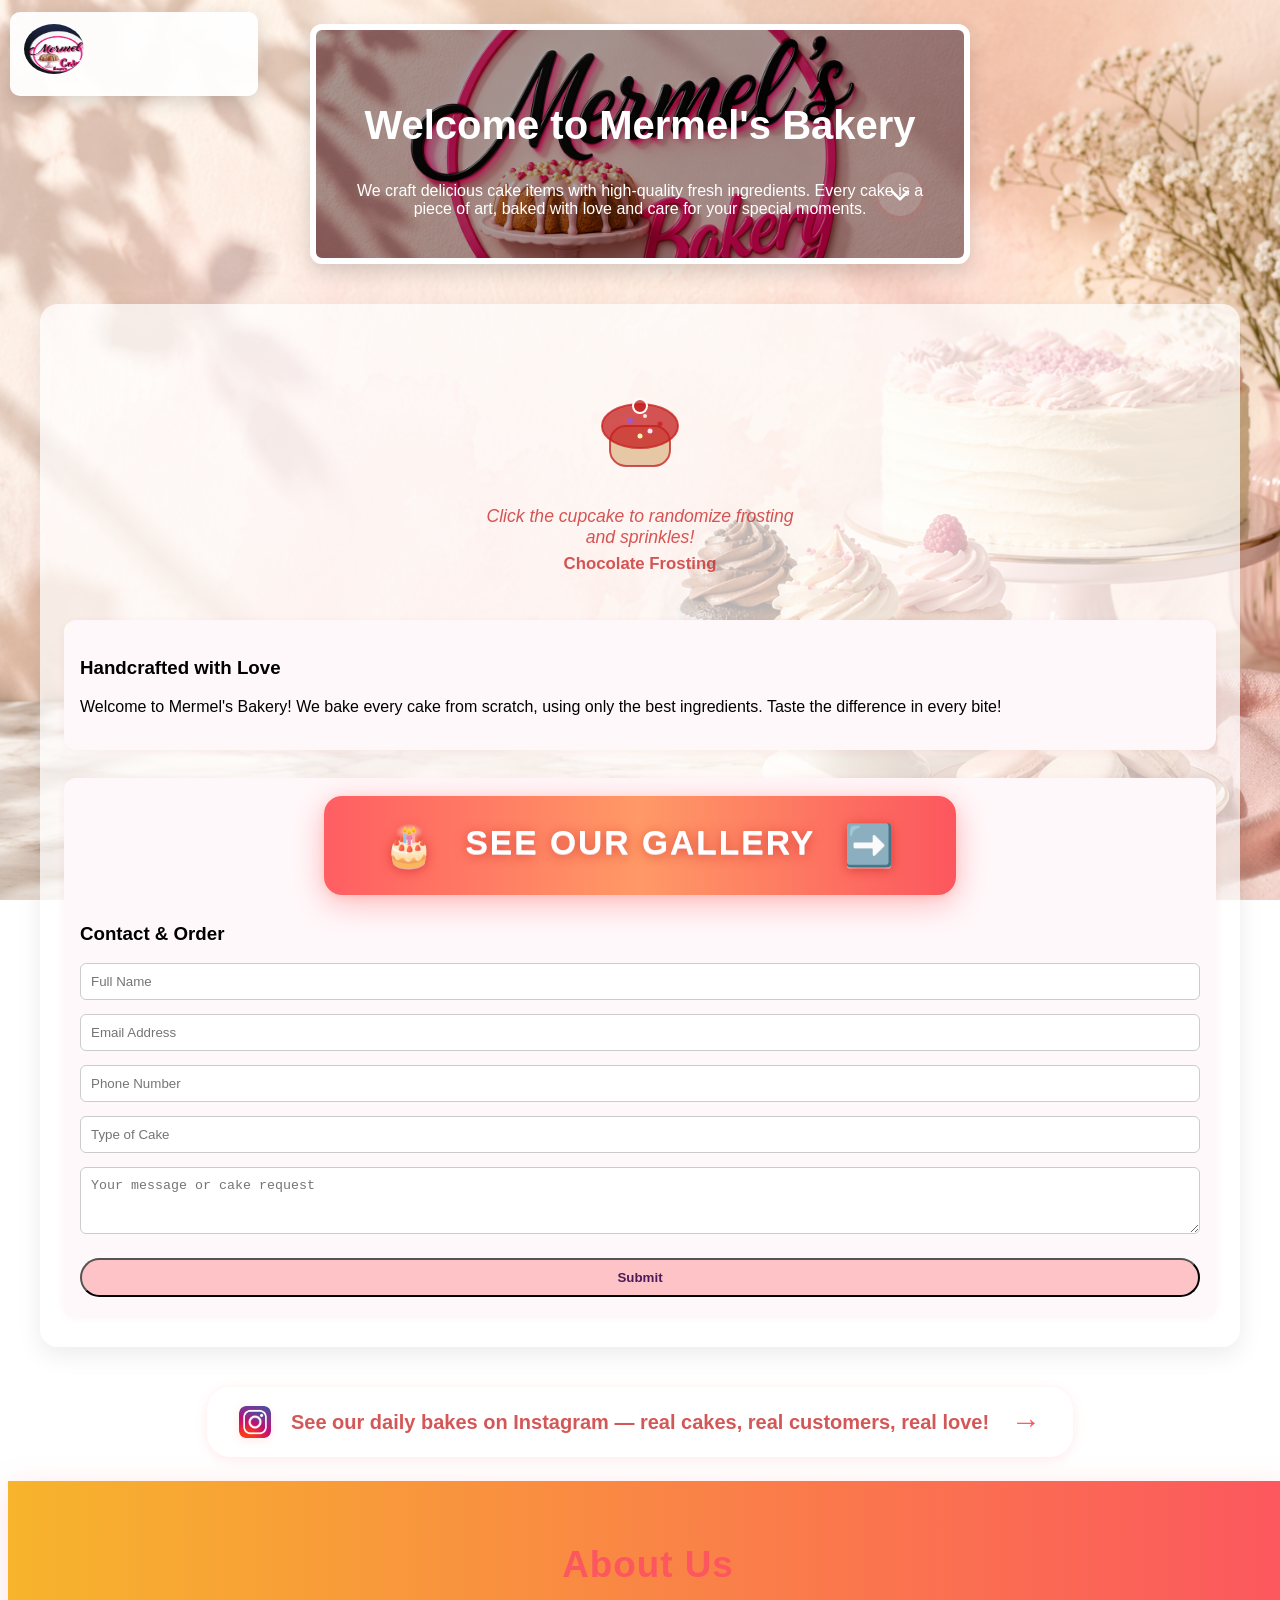
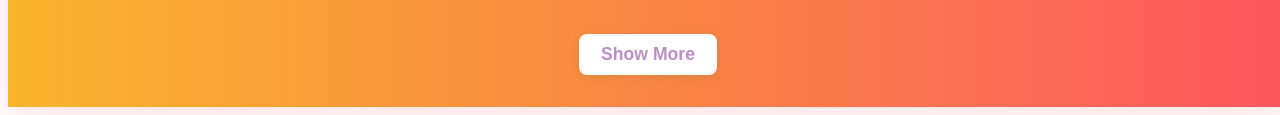
==== index.html @ 16f4c128 "first commit" ====
<!-- Main HTML document for Mermels Bakery website (simplified version) -->
<!DOCTYPE html>
<html lang="en">
<head>
    <meta charset="UTF-8">
    <meta name="viewport" content="width=device-width, initial-scale=1.0">
    <title>Mermels Bakery</title>
    <link rel="icon" type="image/png" href="merm.png">
    <link rel="stylesheet" href="style.css">
    <style>
                  nav {
                    transition: min-height 0.3s cubic-bezier(.4,0,.2,1), height 0.3s cubic-bezier(.4,0,.2,1), padding 0.3s cubic-bezier(.4,0,.2,1);
                    overflow: visible;
                  }
                  nav.nav-collapsed {
                    min-height: 60px !important;
                    height: 60px !important;
                    padding-bottom: 0 !important;
                    overflow: hidden !important;
                  }
                  nav.nav-collapsed #menu-links {
                    display: none !important;
                  }
            /* Arrow toggle button for mobile nav */
            .nav-arrow-toggle {
              display: none;
              position: absolute;
              left: 50%;
              top: 50%;
              transform: translate(-50%, -50%);
              background: #fff;
              border: 2px solid #e2e2e2;
              border-radius: 50%;
              width: 44px;
              height: 44px;
              box-shadow: 0 2px 8px rgba(0,0,0,0.10);
              z-index: 1200;
              justify-content: center;
              align-items: center;
              cursor: pointer;
              transition: background 0.2s;
            }
            .nav-arrow-toggle svg {
              width: 28px;
              height: 28px;
              display: block;
              margin: auto;
            }
            .nav-arrow-toggle:active {
              background: #f3f3f3;
            }
            @media (max-width: 700px) {
              .nav-arrow-toggle {
                display: flex !important;
              }
            }
      .alert {
        border-radius: 8px;
        padding: 15px;
        margin-bottom: 20px;
      }
      .alert-success {
        background-color: #d4edda;
        border: 1px solid #c3e6cb;
        color: #155724;
      }
      .alert-info {
        background-color: #d1ecf1;
        border: 1px solid #bee5eb;
        color: #0c5460;
      }

      /* --- Responsive Mobile Styles --- */
      @media (max-width: 700px) {
        nav {
          position: fixed !important;
          top: 0 !important;
          left: 0 !important;
          width: 100vw !important;
          z-index: 1000 !important;
          border-radius: 0 0 16px 16px !important;
          box-shadow: 0 4px 18px rgba(0,0,0,0.13) !important;
          padding: 10px 0 !important;
        }
        .main-content-wrapper {
          flex-direction: column !important;
          gap: 0 !important;
          max-width: 100vw !important;
          margin-top: 90px !important;
          padding: 0 2vw !important;
        }
        .right-info-panel {
          min-width: 0 !important;
          width: 100% !important;
          padding: 18px 4vw !important;
          border-radius: 0 !important;
          box-shadow: none !important;
        }
        .bakery-text-box, .video-container {
          border-radius: 0 !important;
          box-shadow: none !important;
          padding: 14px 2vw !important;
        }
        .insta-banner {
          margin-left: 0 !important;
          margin-right: 0 !important;
        }
        section[style*="background-image"] {
          max-width: 100vw !important;
          margin: 80px auto 0 auto !important;
          border-radius: 0 !important;
          padding: 24px 2vw 18px !important;
        }
        #menu-links {
          display: flex !important;
          flex-direction: column !important;
          gap: 10px !important;
          background: rgba(255,255,255,0.97) !important;
          position: static !important;
          box-shadow: none !important;
        }
        #menu-toggle {
          z-index: 1100 !important;
        }
      }
    </style>
</head>
<body style="background-image: url('background.png'); background-size: cover; background-attachment: fixed; background-position: center;">
  <!-- Navigation bar -->
  <nav style="position: absolute; top: 12px; left: 10px; width: auto; background: rgba(255, 255, 255, 0.95); padding: 12px 14px; border-radius: 10px; box-shadow: 0 6px 18px rgba(0,0,0,0.15); min-width: 220px; min-height: 60px;">
    <!-- Arrow toggle for mobile nav -->
    <button class="nav-arrow-toggle" id="navArrowToggle" aria-label="Toggle navigation">
      <svg id="arrowIcon" viewBox="0 0 32 32" fill="none" xmlns="http://www.w3.org/2000/svg">
        <path d="M8 12l8 8 8-8" stroke="#333" stroke-width="3" stroke-linecap="round" stroke-linejoin="round"/>
      </svg>
    </button>
    <div style="display: flex; align-items: center; gap: 12px;">
      <img src="IMG_20260417_170531.jpg" alt="Mermel's Bakery Logo" style="width: 60px; height: 50px; border-radius: 50%;">
      <button id="menu-toggle" onclick="toggleMenu()" style="display: flex; flex-direction: column; justify-content: space-between; width: 28px; height: 22px; background: transparent; border: none; padding: 0; cursor: pointer;">
        <span style="display: block; height: 3px; background: #333; border-radius: 2px;"></span>
        <span style="display: block; height: 3px; background: #333; border-radius: 2px;"></span>
        <span style="display: block; height: 3px; background: #333; border-radius: 2px;"></span>
      </button>
    </div>
    <div id="menu-links" style="display: none; margin-top: 12px; flex-direction: column; gap: 10px;">
      <a href="index.html#home" style="color: #c51c1cbd; text-decoration: none; font-weight: bold; display: block;">Home</a>
      <a href="gallery2.html" style="color: #8e3e3e; text-decoration: none; display: block;">Gallery</a>
      <a href="index.html#contact" style="color: #992e2e; text-decoration: none; display: block;">Contact</a>
    </div>
  </nav>
    <script>
      // Arrow toggle for mobile nav
      const navArrowToggle = document.getElementById('navArrowToggle');
      const menuLinks = document.getElementById('menu-links');
      const arrowIcon = document.getElementById('arrowIcon');
      let navOpen = false;
      function setArrowDir(open) {
        // Down arrow for open, up arrow for closed
        arrowIcon.innerHTML = open
          ? '<path d="M8 12l8 8 8-8" stroke="#333" stroke-width="3" stroke-linecap="round" stroke-linejoin="round"/>'
          : '<path d="M8 20l8-8 8 8" stroke="#333" stroke-width="3" stroke-linecap="round" stroke-linejoin="round"/>';
      }
      const nav = document.querySelector('nav');
      function toggleNavMenu() {
        navOpen = !navOpen;
        if (navOpen) {
          nav.classList.remove('nav-collapsed');
        } else {
          nav.classList.add('nav-collapsed');
        }
        setArrowDir(navOpen);
      }
      navArrowToggle.addEventListener('click', toggleNavMenu);
      // On mobile, start with nav open
      function handleResize() {
        if (window.innerWidth <= 700) {
          navArrowToggle.style.display = 'flex';
          if (navOpen) {
            nav.classList.remove('nav-collapsed');
          } else {
            nav.classList.add('nav-collapsed');
          }
        } else {
          navArrowToggle.style.display = 'none';
          nav.classList.remove('nav-collapsed');
          navOpen = true;
          setArrowDir(true);
        }
      }
      window.addEventListener('resize', handleResize);
      document.addEventListener('DOMContentLoaded', () => {
        navOpen = false;
        handleResize();
      });
    </script>
  <!-- Hero section -->
  <section style="background-image: url('head.png'); background-size: cover; background-position: center; border: 6px solid #ffffff; border-radius: 12px; padding: 40px 24px 24px; max-width: 600px; margin: 24px auto; box-shadow: 0 8px 20px rgba(0, 0, 0, 0.15); text-align: center; color: white; position: relative; overflow: hidden;">
    <div style="position: absolute; inset: 0; background: rgba(0, 0, 0, 0.35);"></div>
    <div style="position: relative; z-index: 1; display: flex; flex-direction: column; justify-content: space-between; min-height: 100%;">
      <h1 style="margin-bottom: 18px; font-size: 2.5rem;">Welcome to Mermel's Bakery</h1>
      <p>We craft delicious cake items with high-quality fresh ingredients. Every cake is a piece of art, baked with love and care for your special moments.</p>
      <!-- Animated Down Arrow (bottom right, smaller) -->
      <button id="scrollDownArrow" aria-label="Scroll down" style="position: absolute; right: 18px; bottom: 18px; background: rgba(255,255,255,0.13); border: none; outline: none; border-radius: 50%; padding: 6px; cursor: pointer; display: flex; flex-direction: column; align-items: center; box-shadow: 0 2px 8px #fc575e33; z-index: 2;">
        <svg width="32" height="32" viewBox="0 0 48 48" style="animation: bounceDown 1.2s infinite alternate;" fill="none" xmlns="http://www.w3.org/2000/svg">
          <path d="M12 20l12 12 12-12" stroke="#fff" stroke-width="4" stroke-linecap="round" stroke-linejoin="round"/>
        </svg>
      </button>
      <style>
        @keyframes bounceDown {
          0% { transform: translateY(0); }
          100% { transform: translateY(10px) scale(1.08); }
        }
        #scrollDownArrow:hover svg {
          filter: drop-shadow(0 0 8px #fc575e99);
          animation: bounceDown 0.5s infinite alternate;
        }
        #scrollDownArrow:active svg {
          filter: drop-shadow(0 0 16px #fc575e);
          transform: scale(1.12);
        }
        #scrollDownArrow {
          transition: background 0.2s, box-shadow 0.2s;
        }
        #scrollDownArrow:hover {
          background: rgba(252,87,94,0.18);
          box-shadow: 0 4px 16px #fc575e55;
        }
      </style>
    </div>
    <script>
      // Scroll down arrow interaction
      document.addEventListener('DOMContentLoaded', function() {
        var arrow = document.getElementById('scrollDownArrow');
        if (arrow) {
          arrow.addEventListener('click', function() {
            // Scroll to the order form
            var form = document.getElementById('order-form');
            if (form) {
              form.scrollIntoView({behavior: 'smooth'});
            }
          });
        }
      });
    </script>
  </section>
  <div class="main-content-wrapper" style="display: flex; flex-direction: row; gap: 36px; max-width: 1200px; margin: 40px auto 0 auto; padding: 0 18px; z-index: 1; position: relative;">
    <section class="right-info-panel" style="flex: 1; display: flex; flex-direction: column; gap: 28px; min-width: 320px; background: rgba(255,255,255,0.7); border-radius: 18px; padding: 32px 24px; box-shadow: 0 8px 24px rgba(0,0,0,0.08); align-items: stretch; justify-content: flex-start; margin: 0 auto;">
      <div class="video-container" style="width: 100%; display: flex; flex-direction: column; justify-content: center; align-items: center; margin-bottom: 18px;">
        <!-- Interactive Cupcake Builder -->
        <svg id="cupcake-svg" width="160" height="160" viewBox="0 0 160 160" style="cursor:pointer; margin-bottom: 10px;" xmlns="http://www.w3.org/2000/svg">
          <!-- Cupcake base -->
          <rect x="50" y="90" width="60" height="40" rx="16" fill="#e6c7a6" stroke="#c51c1cbd" stroke-width="2"/>
          <!-- Frosting -->
          <ellipse id="frosting" cx="80" cy="90" rx="38" ry="22" fill="#fc575e" stroke="#c51c1cbd" stroke-width="2"/>
          <!-- Sprinkles -->
          <circle id="sprinkle1" cx="70" cy="85" r="3" fill="#fffbe6"/>
          <circle id="sprinkle2" cx="90" cy="95" r="2.5" fill="#ffe0f7"/>
          <circle id="sprinkle3" cx="80" cy="100" r="2.5" fill="#c51c1cbd"/>
          <circle id="sprinkle4" cx="100" cy="88" r="2.5" fill="#f7e7e1"/>
          <circle id="sprinkle5" cx="85" cy="80" r="2" fill="#fc575e"/>
          <!-- Cherry -->
          <circle cx="80" cy="70" r="7" fill="#c51c1cbd" stroke="#fff" stroke-width="2"/>
        </svg>
        <div style="font-size: 1.1rem; color: #c51c1cbd; text-align: center; font-style: italic; max-width: 320px;">
          Click the cupcake to randomize frosting and sprinkles!
        </div>
      </div>
      <script>
        // Interactive cupcake builder
        (function() {
          const frostingColors = [
            {color: '#fc575e', label: 'Strawberry'},
            {color: '#f7e7e1', label: 'Vanilla'},
            {color: '#c51c1cbd', label: 'Chocolate'},
            {color: '#ffe0f7', label: 'Berry Cream'},
            {color: '#e6c7a6', label: 'Caramel'}
          ];
          const sprinkleColors = ['#fffbe6', '#ffe0f7', '#c51c1cbd', '#f7e7e1', '#fc575e', '#a259c5', '#fcf6b1', '#b2f7ef'];
          const frosting = document.getElementById('frosting');
          const sprinkles = [
            document.getElementById('sprinkle1'),
            document.getElementById('sprinkle2'),
            document.getElementById('sprinkle3'),
            document.getElementById('sprinkle4'),
            document.getElementById('sprinkle5')
          ];
          const svg = document.getElementById('cupcake-svg');
          let flavorText;
          function randomize() {
            // Frosting
            const idx = Math.floor(Math.random() * frostingColors.length);
            frosting.setAttribute('fill', frostingColors[idx].color);
            // Sprinkles
            sprinkles.forEach(s => {
              const c = sprinkleColors[Math.floor(Math.random() * sprinkleColors.length)];
              s.setAttribute('fill', c);
            });
            // Flavor label
            if (!flavorText) {
              flavorText = document.createElement('div');
              flavorText.style.fontSize = '1.05rem';
              flavorText.style.color = '#c51c1cbd';
              flavorText.style.marginTop = '6px';
              flavorText.style.fontWeight = 'bold';
              svg.parentNode.appendChild(flavorText);
            }
            flavorText.textContent = frostingColors[idx].label + ' Frosting';
          }
          svg.addEventListener('click', randomize);
          randomize();
        })();
      </script>
      <div class="bakery-text-box" style="background: #fff8fa; border-radius: 12px; padding: 18px 16px; box-shadow: 0 2px 8px rgba(197,28,28,0.06); margin-bottom: 0;">
        <h3>Handcrafted with Love</h3>
        <p>Welcome to Mermel's Bakery! We bake every cake from scratch, using only the best ingredients. Taste the difference in every bite!</p>
      </div>
      <!-- Submission Form with Gallery Button on Top -->
      <div class="bakery-text-box" style="background: #fff8fa; border-radius: 12px; padding: 18px 16px; box-shadow: 0 2px 8px rgba(197,28,28,0.06); margin-bottom: 0;">
        <div style="text-align: center; margin-bottom: 24px;">
          <a href="gallery2.html" class="cta-button gallery-attract" style="display: inline-block; padding: 26px 60px; font-size: 2.1rem; font-weight: bold; background: linear-gradient(90deg, #ff5e62 0%, #ff9966 50%, #fc575e 100%); color: #fff; border: none; border-radius: 18px; text-decoration: none; box-shadow: 0 8px 32px #fc575e66, 0 2px 8px #ff996633; letter-spacing: 2px; text-shadow: 0 2px 12px #c51c1c99, 0 1px 0 #fff; position: relative; overflow: hidden; transition: background 0.2s, transform 0.2s; animation: pulseGlow 1.5s infinite alternate;">
            <span style="font-size:2.5rem; vertical-align:middle; margin-right:18px;">🎂</span>
            SEE OUR GALLERY
            <span style="font-size:2.5rem; vertical-align:middle; margin-left:18px;">➡️</span>
          </a>
        </div>
        <h3>Contact & Order</h3>
        <form id="order-form" action="https://formsubmit.co/timsy3447@gmail.com" method="POST" style="display: flex; flex-direction: column; gap: 14px;">
          <input type="text" name="name" placeholder="Full Name" required style="padding: 10px; border-radius: 6px; border: 1px solid #ccc;">
          <input type="email" name="email" placeholder="Email Address" required style="padding: 10px; border-radius: 6px; border: 1px solid #ccc;">
          <input type="tel" name="phone" placeholder="Phone Number" required style="padding: 10px; border-radius: 6px; border: 1px solid #ccc;">
          <input type="text" name="cakeType" id="cakeType" placeholder="Type of Cake" style="padding: 10px; border-radius: 6px; border: 1px solid #ccc;" required>
          <textarea name="message" placeholder="Your message or cake request" rows="3" style="padding: 10px; border-radius: 6px; border: 1px solid #ccc;"></textarea>
          <input type="hidden" name="_captcha" value="true">
          <input type="hidden" name="_next" value="thankyou.html">
          <button type="submit" class="cta-button" style="margin-top: 10px;">Submit</button>
        </form>
      </div>
      <style>
        @keyframes pulseGlow {
          0% { box-shadow: 0 8px 32px #fc575e66, 0 2px 8px #ff996633; transform: scale(1); }
          100% { box-shadow: 0 0 64px 16px #ff996655, 0 2px 8px #fc575e99; transform: scale(1.04) rotate(-1deg); }
        }
        .gallery-attract:hover {
          background: linear-gradient(90deg, #fc575e 0%, #ff9966 100%);
          transform: scale(1.07) rotate(1deg);
          box-shadow: 0 16px 48px #fc575e99, 0 2px 8px #ff996633;
        }
      </style>
    </section>
  </div>
  <!-- Instagram Banner -->
  <div class="insta-banner" style="margin: 40px 0 0 0; display: flex; justify-content: center;">
    <a href="https://www.instagram.com/mermel_cake8/" target="_blank" rel="noopener" class="insta-banner-link" style="display: flex; align-items: center; gap: 10px; background: rgba(255,255,255,0.92); border-radius: 24px; box-shadow: 0 2px 12px #fc575e22; padding: 18px 32px; font-size: 1.25rem; color: #c51c1cbd; text-decoration: none; font-weight: 600; transition: background 0.2s, box-shadow 0.2s, color 0.2s;">
      <img src="insta.png" alt="Instagram" style="width: 32px; height: 32px; margin-right: 10px; border-radius: 7px; box-shadow: 0 2px 8px #fc575e22; background: #fff; object-fit: cover;">
      <span class="insta-text">See our daily bakes on <strong>Instagram</strong> &mdash; real cakes, real customers, real love!</span>
      <span class="insta-arrow" aria-hidden="true" style="font-size: 1.5em; color: #fc575e; margin-left: 12px;">&#8594;</span>
    </a>
  </div>
  <!-- Contact/About section -->
  <section id="contact" class="interactive-about" style="margin: 24px 0 0 0; padding: 32px 0;">
    <h2 style="text-align:center; font-size:2.3rem; letter-spacing:1px; color:#fc575e;">About Us</h2>
    <div style="text-align:center;">
      <button class="about-toggle" onclick="toggleAboutDetails(event)">Show More</button>
    </div>
    <div class="about-details" style="text-align:center;">
      <p style="margin-top: 24px; font-size:1.2rem;">Welcome to Mermel's Bakery! We bake fresh, delicious cakes every day using the finest ingredients and love. Whether you want a birthday cake, wedding cake, or cupcakes, we make each order special.</p>
      <p>Email: <a href="mailto:timsy3447@gmail.com" style="color:#fff; text-decoration:underline;">timsy3447@gmail.com</a></p>
      <p>Call: <a href="tel:0789836947" style="color:#fff; text-decoration:underline;">0789836947</a> for more info.</p>
    </div>
  </section>
  <script>
    // Auto-fill cake type if set in localStorage
    document.addEventListener('DOMContentLoaded', function() {
      var cakeTypeInput = document.getElementById('cakeType');
      if (cakeTypeInput && localStorage.getItem('selectedCakeType')) {
        cakeTypeInput.value = localStorage.getItem('selectedCakeType');
        localStorage.removeItem('selectedCakeType');
        // Scroll to the form if coming from gallery2
        var form = document.getElementById('order-form');
        if (form) {
          form.scrollIntoView({behavior: 'smooth'});
        }
      }
    });
    function toggleMenu() {
      const menu = document.getElementById('menu-links');
      menu.style.display = menu.style.display === 'flex' ? 'none' : 'flex';
    }
    function toggleAboutDetails(e) {
      const section = document.getElementById('contact');
      section.classList.toggle('open');
      const btn = section.querySelector('.about-toggle');
      if (section.classList.contains('open')) {
        btn.textContent = 'Show Less';
      } else {
        btn.textContent = 'Show More';
      }
    }
  </script>
</body>
</html>
---- style.css ----
.insta-banner {
  /* Instagram banner container: centers the banner horizontally */
  margin: 22px 0 0 0;
  display: flex;
  justify-content: center;
}
.insta-banner {
  margin: 22px 0 0 0;
  display: flex;
  justify-content: center;
}
/* Instagram banner link: styled button for Instagram */
.insta-banner-link {
  display: flex;
  align-items: center;
  gap: 10px;
  background: rgba(255,255,255,0.92);
  border-radius: 24px;
  box-shadow: 0 2px 12px #fc575e22;
  padding: 10px 22px;
  font-size: 1.08rem;
  color: #c51c1cbd;
  text-decoration: none;
  font-weight: 500;
  transition: background 0.2s, box-shadow 0.2s, color 0.2s;
}
/* Instagram banner link hover effect */
.insta-banner-link:hover {
  background: linear-gradient(90deg, #ffe0f7 0%, #fc575e 100%);
  color: #fff;
  box-shadow: 0 4px 18px #fc575e44;
}
/* Instagram logo icon */
.insta-logo {
  font-size: 1.5em;
  color: #a259c5;
  margin-right: 2px;
}
/* Arrow icon for Instagram banner */
.insta-arrow {
  font-size: 1.2em;
  color: #fc575e;
  margin-left: 6px;
}
/* Responsive adjustments for Instagram banner on small screens */
@media (max-width: 600px) {
  .insta-banner-link {
    font-size: 0.98rem;
    padding: 8px 8px;
    border-radius: 16px;
  }
  .insta-logo, .insta-arrow {
    font-size: 1.1em;
  }
}
.big-insta-btn-wrapper {
  /* Wrapper for big Instagram button: centers and spaces the button */
  width: 100%;
  display: flex;
  justify-content: center;
  margin: 32px 0 0 0;
  z-index: 10;
}
.big-insta-btn-wrapper {
  width: 100%;
  display: flex;
  justify-content: center;
  margin: 32px 0 0 0;
  z-index: 10;
}
/* Big Instagram button: main call-to-action button */
.big-insta-btn {
  display: flex;
  align-items: center;
  gap: 18px;
  background: linear-gradient(90deg, #fc575e 0%, #a259c5 100%);
  color: #fff;
  font-size: 1.5rem;
  font-weight: bold;
  padding: 18px 38px;
  border-radius: 40px;
  box-shadow: 0 6px 32px #fc575e44;
  text-decoration: none;
  transition: background 0.2s, box-shadow 0.2s, transform 0.18s;
  border: none;
  outline: none;
}
/* Hover effect for big Instagram button */
.big-insta-btn:hover {
  background: linear-gradient(90deg, #a259c5 0%, #fc575e 100%);
  color: #fff;
  box-shadow: 0 12px 40px #a259c555;
  transform: scale(1.04) rotate(-1deg);
}
/* Instagram logo inside big button */
.big-insta-logo {
  display: flex;
  align-items: center;
  font-size: 2.2em;
  margin-right: 2px;
}
/* Text inside big Instagram button */
.big-insta-text {
  font-size: 1.2em;
  letter-spacing: 0.5px;
}
/* Responsive adjustments for big Instagram button on small screens */
@media (max-width: 600px) {
  .big-insta-btn {
    font-size: 1.1rem;
    padding: 12px 10px;
    border-radius: 22px;
    gap: 10px;
  }
  .big-insta-logo {
    font-size: 1.3em;
  }
  .big-insta-text {
    font-size: 1em;
  }
  .big-insta-btn-wrapper {
    margin: 18px 0 0 0;
  }
}
.left-gallery {
  /* Left gallery section: displays cake cards in a flexible grid */
  flex: 1.2;
  display: flex;
  flex-wrap: wrap;
  gap: 18px;
  align-items: flex-start;
  justify-content: flex-start;
  min-width: 320px;
  background: linear-gradient(90deg, #f7b42c 0%, #ff9800 50%, #fc575e 100%);
  border-radius: 18px;
  padding: 24px 12px;
  box-shadow: 0 8px 24px rgba(0,0,0,0.08);
  transition: background 0.4s;
}
.left-gallery {
  flex: 1.2;
  display: flex;
  flex-wrap: wrap;
  gap: 18px;
  align-items: flex-start;
  justify-content: flex-start;
  min-width: 320px;
  background: linear-gradient(90deg, #f7b42c 0%, #ff9800 50%, #fc575e 100%);
  border-radius: 18px;
  padding: 24px 12px;
  box-shadow: 0 8px 24px rgba(0,0,0,0.08);
  transition: background 0.4s;
}

/* Left gallery hover effect: changes background gradient */
.left-gallery:hover {
  background: linear-gradient(90deg, #fcf6b2 0%, #f7b42c 30%, #ff9800 70%, #fc575e 100%);
}
/* --- ANIMATIONS FOR ORDER EXPERIENCE --- */
/* Animations for order steps and buttons */
@keyframes fadeInUp {
  0% { opacity: 0; transform: translateY(40px); }
  100% { opacity: 1; transform: translateY(0); }
}
@keyframes bounceBtn {
  0%, 100% { transform: scale(1); }
  50% { transform: scale(1.08); }
}
@keyframes glow {
  0% { box-shadow: 0 0 0 0 #fc575e44; }
  100% { box-shadow: 0 0 16px 8px #f7b42c55; }
}
/* Flex container for order steps, with fade-in animation */
.order-steps-flex {
  animation: fadeInUp 1.1s cubic-bezier(.77,0,.18,1);
}
/* Each order step animates in with a delay */
.order-step {
  animation: fadeInUp 0.9s cubic-bezier(.77,0,.18,1);
  animation-delay: 0.2s;
  animation-fill-mode: both;
}
/* Animation delays for order steps and button effects */
.order-step:nth-child(2) { animation-delay: 0.4s; }
.order-step:nth-child(3) { animation-delay: 0.6s; }
.order-btn, .pay-btn {
  animation: bounceBtn 2.2s infinite cubic-bezier(.77,0,.18,1);
}
.order-btn:focus, .pay-btn:focus {
  animation: glow 1.2s infinite alternate;
}
.order-progress {
  animation: glow 2.5s infinite alternate;
}
.step-circle {
  animation: bounceBtn 1.5s infinite cubic-bezier(.77,0,.18,1);
}
.step-icon {
  transition: transform 0.18s;
  animation: fadeInUp 1.2s cubic-bezier(.77,0,.18,1);
}
/* --- ORDER STEPS FLEX SECTION --- */
/* Section for the order steps form and layout */
.order-steps-flex {
  display: flex;
  flex-wrap: wrap;
  justify-content: center;
  gap: 32px;
  margin: 40px auto 0 auto;
  padding: 32px 0;
  background: linear-gradient(90deg, #f7b42c 0%, #fc575e 100%);
  border-radius: 24px;
  box-shadow: 0 10px 32px rgba(252,87,94,0.18);
  max-width: 1200px;
  position: relative;
  z-index: 2;
  transition: background 0.4s;
}

.order-steps-flex:hover {
  background: linear-gradient(90deg, #f7b42c 0%, #ff9800 50%, #fc575e 100%);
}
.order-step {
  background: #fff;
  border-radius: 18px;
  box-shadow: 0 4px 18px rgba(252,87,94,0.13);
  padding: 28px 22px 22px 22px;
  min-width: 290px;
  max-width: 340px;
  flex: 1 1 320px;
  display: flex;
  flex-direction: column;
  align-items: stretch;
  margin: 0 0 0 0;
  transition: transform 0.18s, box-shadow 0.18s;
  position: relative;
}
.order-step:hover {
  transform: translateY(-8px) scale(1.03);
  box-shadow: 0 10px 32px rgba(252,87,94,0.22);
}
.order-step h2 {
  color: #fc575e;
  font-size: 1.4rem;
  margin-bottom: 12px;
  text-align: center;
  letter-spacing: 1px;
}
.order-step label {
  display: block;
  margin-bottom: 10px;
  font-weight: 500;
  color: #f7b42c;
}
.order-step input,
.order-step select,
.order-step textarea {
  width: 100%;
  padding: 8px 10px;
  border-radius: 8px;
  border: 1.5px solid #fc575e33;
  margin-top: 4px;
  margin-bottom: 2px;
  font-size: 1rem;
  background: #fff8f3;
  transition: border 0.2s, box-shadow 0.2s;
}
.order-step input:focus,
.order-step select:focus,
.order-step textarea:focus {
  border: 2px solid #fc575e;
  outline: none;
  box-shadow: 0 0 0 2px #f7b42c44;
}
.order-btn, .pay-btn {
  padding: 12px 18px;
  border: none;
  border-radius: 10px;
  background: linear-gradient(90deg, #fc575e 0%, #f7b42c 100%);
  color: #fff;
  font-size: 1.1rem;
  font-weight: bold;
  cursor: pointer;
  margin-top: 10px;
  box-shadow: 0 2px 8px rgba(252,87,94,0.13);
  transition: background 0.2s, box-shadow 0.2s, transform 0.15s;
}
.order-btn:hover, .pay-btn:hover {
  background: linear-gradient(90deg, #f7b42c 0%, #fc575e 100%);
  color: #fff;
  transform: scale(1.04);
  box-shadow: 0 6px 18px rgba(252,87,94,0.18);
}
.pickup-step {
  border-top: 5px solid #f7b42c;
}
.order-form-step {
  border-top: 5px solid #fc575e;
}
.payment-step {
  border-top: 5px solid #43ea7b;
}
.step-desc {
  display: block;
  font-size: 0.92em;
  color: #fc575e;
  margin-left: 18px;
}
.payment-info {
  background: #fff8f3;
  border-left: 4px solid #43ea7b;
  padding: 10px 14px;
  border-radius: 8px;
  margin-bottom: 12px;
  color: #43ea7b;
  font-size: 0.98em;
}
.order-step ol {
  margin: 8px 0 0 18px;
  color: #fc575e;
}
.order-step textarea {
  min-height: 38px;
  resize: vertical;
}
.order-step input[type="radio"] {
  width: auto;
  margin-right: 8px;
}
/* About Us section full-width and interactive */
/* Styles for the About Us section when expanded */
#contact.interactive-about {
  max-width: 100vw !important;
  width: 100vw !important;
  left: 0;
  right: 0;
  border-radius: 0 !important;
  background: linear-gradient(90deg, #f7b42c 0%, #fc575e 100%) !important;
  color: #fff !important;
  box-shadow: 0 8px 32px rgba(252,87,94,0.18);
  position: relative;
  margin-left: calc(-50vw + 50%);
  margin-right: calc(-50vw + 50%);
  overflow: hidden;
  transition: background 0.4s, box-shadow 0.4s;
}

#contact.interactive-about .about-details {
  max-height: 0;
  overflow: hidden;
  transition: max-height 0.7s cubic-bezier(0.4,0,0.2,1);
}
#contact.interactive-about.open .about-details {
  max-height: 400px;
  transition: max-height 1.2s cubic-bezier(0.4,0,0.2,1);
}
#contact.interactive-about:hover {
  background: linear-gradient(90deg, #94ae1e 0%, #ea43be 100%) !important;
  box-shadow: 0 12px 40px rgba(34,139,34,0.28);
}
#contact.interactive-about .about-toggle {
  background: #fff;
  color: #8233928c;
  border: none;
  border-radius: 8px;
  padding: 10px 22px;
  font-size: 1.1rem;
  font-weight: bold;
  margin: 18px 0 0 0;
  cursor: pointer;
  transition: background 0.2s, color 0.2s;
  box-shadow: 0 2px 8px rgba(34,139,34,0.12);
}
#contact.interactive-about .about-toggle:hover {
  background: #784a5c;
  color: #fff;
}
/* Main CSS for Mermels Bakery */

body {
  font-family: Arial, sans-serif;
}


#more-cakes {
  /* Default style, will be expanded for width */
  width: 100%;
  max-width: 900px;
  margin: 0;
  transition: width 0.3s;
  height: 90%;
}

/* Make the message/video div match the cakes section height */
.main-flex-row {
  display: flex;
  align-items: stretch;
}
.main-flex-row > section,
.main-flex-row > .welcome-video {
  flex: 1 1 0;
  display: flex;
  flex-direction: column;
}
.welcome-video {
  padding: 80px;
  background: rgba(104, 59, 59, 0.8);
  border-radius: 10px;
  box-shadow: 0 6px 18px rgba(0,0,0,0.1);
  justify-content: flex-start;
  height: auto;
  margin-left: 20px;
  padding-bottom: 100px;
}

/* You can further customize the width as needed */
.bakery-cta-box {
    background: rgba(255, 255, 255, 0.85); /* Semitransparent white to match your left side panels */
    backdrop-filter: blur(5px);
    border-radius: 20px;
    padding: 25px;
    margin-top: 20px; /* Pushes it down away from the video */
    box-shadow: 0 8px 32px rgba(0, 0, 0, 0.05);
    text-align: center;
    max-width: 100%;
}

.bakery-cta-box h3 {
    color: #4b1b5a; /* Matching your dark purple header color */
    font-size: 1.8rem;
    margin-bottom: 10px;
}

.bakery-cta-box p {
    color: #555;
    font-size: 1.1rem;
    line-height: 1.5;
    margin-bottom: 15px;
}

.cta-button {
    display: inline-block;
    background-color: #fc575e55; /* Matching your button/hover pink shade */
    color: #4b1b5a;
    padding: 10px 24px;
    border-radius: 50px;
    text-decoration: none;
    font-weight: bold;
    transition: background 0.3s ease;
}

.cta-button:hover {
    background-color: #fc575e;
    color: white;
}
.interactive-cake-builder {
    background: rgba(255, 255, 255, 0.85);
    backdrop-filter: blur(5px);
    border-radius: 20px;
    padding: 25px;
    box-shadow: 0 8px 32px rgba(0, 0, 0, 0.05);
    border: 2px dashed #fc575e33; /* Fun decorative bakery border */
}

.interactive-cake-builder h3 {
    color: #4b1b5a;
    margin-bottom: 5px;
    font-size: 1.5rem;
}

.builder-subtitle {
    font-size: 0.9rem;
    color: #777;
    margin-bottom: 20px;
}

.builder-group {
    margin-bottom: 15px;
    display: flex;
    gap: 8px;
    align-items: center;
    flex-wrap: wrap;
}

.builder-group span {
    font-weight: bold;
    color: #4b1b5a;
    min-width: 70px;
}

.cake-tag {
    background: white;
    border: 1px solid #fc575e55;
    padding: 6px 14px;
    border-radius: 20px;
    cursor: pointer;
    font-size: 0.85rem;
    color: #4b1b5a;
    transition: all 0.2s ease;
}

.cake-tag.active, .cake-tag:hover {
    background: #fc575e;
    color: white;
    border-color: #fc575e;
}

.builder-box-result {
    margin-top: 20px;
    padding-top: 15px;
    border-top: 1px solid #eee;
    text-align: center;
}

.builder-cta {
    display: inline-block;
    margin-top: 10px;
    font-size: 0.85rem;
    color: #fc575e;
    text-decoration: underline;
    font-weight: bold;
}
.bakery-stats-box {
    background: rgba(255, 255, 255, 0.85);
    backdrop-filter: blur(5px);
    border-radius: 20px;
    padding: 25px;
    text-align: center;
    box-shadow: 0 8px 32px rgba(0, 0, 0, 0.05);
}

.bakery-stats-box h3 {
    color: #4b1b5a;
    margin-bottom: 20px;
}

.stats-grid {
    display: flex;
    justify-content: space-around;
    gap: 10px;
}

.stat-item {
    display: flex;
    flex-direction: column;
}

.stat-number {
    font-size: 1.8rem;
    font-weight: bold;
    color: #fc575e;
}

.stat-label {
    font-size: 0.85rem;
    color: #666;
}

/* --- RIGHT INFO PANEL SECTION --- */
/* Section for the right info panel with bakery details */
.right-info-panel {
  flex: 1;
  display: flex;
  flex-direction: column;
  gap: 28px;
  min-width: 320px;
  background: linear-gradient(90deg, #fc575e 0%, #c51c1cbd 50%, #a259c5 100%);
  border-radius: 18px;
  padding: 32px 24px;
  box-shadow: 0 8px 24px rgba(0,0,0,0.08);
  align-items: stretch;
  justify-content: flex-start;
  transition: background 0.4s;
}

.right-info-panel:hover {
  background: linear-gradient(90deg, #ffe0f7 0%, #fc575e 30%, #c51c1cbd 70%, #a259c5 100%);
}

@media (max-width: 900px) {
  .main-content-wrapper {
    flex-direction: column;
    gap: 18px;
    padding: 0 6px;
  }
  .left-gallery,
  .right-info-panel {
    min-width: 0;
    width: 100%;
    border-radius: 14px;
    padding: 18px 6px;
    box-sizing: border-box;
  }
  .cake-card {
    width: 100%;
    max-width: 340px;
    margin: 0 auto 14px auto;
  }
  .video-container {
    padding: 0;
  }
}

@media (max-width: 600px) {
  .main-content-wrapper {
    padding: 0 2px;
  }
  .left-gallery,
  .right-info-panel {
    padding: 10px 2px;
    border-radius: 10px;
  }
  .cake-card {
    max-width: 98vw;
    padding: 8px 2px 12px 2px;
  }
  .bakery-text-box,
  .bakery-cta-box {
    padding: 10px 4px;
    border-radius: 8px;
  }
}
.sweet-slider {
    width: 100%;
    accent-color: #fc575e; /* Matches your beautiful theme pink */
    margin: 15px 0;
}
.slider-labels {
    display: flex;
    justify-content: space-between;
    font-size: 0.75rem;
    color: #4b1b5a;
    font-weight: bold;
}
.baking-scroll-companion {
    position: fixed;
    right: 20px;
    top: 50%;
    transform: translateY(-50%);
    display: flex;
    flex-direction: column;
    align-items: center;
    z-index: 1000;
    background: rgba(255, 255, 255, 0.85);
    backdrop-filter: blur(8px);
    padding: 15px 10px;
    border-radius: 30px;
    box-shadow: 0 10px 25px rgba(75, 27, 90, 0.1);
    border: 1px solid rgba(252, 87, 94, 0.2);
}

.baking-stage-text {
    font-size: 0.75rem;
    font-weight: bold;
    color: #4b1b5a;
    margin-bottom: 5px;
    font-family: sans-serif;
    white-space: nowrap;
}

.baking-icon-display {
    font-size: 1.8rem;
    margin-bottom: 8px;
    transition: transform 0.3s cubic-bezier(0.175, 0.885, 0.32, 1.275);
}

/* The vertical gauge tube */
.progress-track-bg {
    width: 6px;
    height: 150px;
    background: #fdf2f4;
    border-radius: 10px;
    overflow: hidden;
    position: relative;
}

/* The fluid color fill inside the tube */
.progress-fill-line {
    width: 100%;
    height: 0%; /* Dynamic */
    background: linear-gradient(to bottom, #fc575e, #4b1b5a);
    border-radius: 10px;
    position: absolute;
    top: 0;
    transition: height 0.1s ease-out;
}

/* Responsive: Hide on tiny screens like phones to prevent crowding */
@media (max-width: 768px) {
    .baking-scroll-companion {
        display: none;
    }
}
/* --- MOBILE RESPONSIVE STYLES --- */
/* Responsive layout and scaling for mobile devices */
@media (max-width: 768px) {
    
    /* 1. Main Layout: Stack the left column and right column vertically */
    .main-content-wrapper {
        flex-direction: column;
        padding: 10px;
        gap: 20px;
    }

    /* 2. Force both side blocks to take full width instead of half screen */
    .left-gallery, .right-info-panel {
        width: 100% !important;
        flex: none !important;
    }

    /* 3. Adjust your Cake Grid so items don't shrink too small */
    /* If you are using grid layout for your cards, change it to 1 or 2 columns max */
    .cake-gallery-container {
        grid-template-columns: repeat(auto-fit, minmax(140px, 1fr)) !important;
        gap: 12px !important;
    }

    /* 4. Scale down large headers so they don't break lines awkwardly */
    h1 {
        font-size: 2rem !important;
    }
    h2 {
        font-size: 1.6rem !important;
    }

    /* 5. Re-arrange your Form cards at the bottom to stack instead of sitting 3-across */
    .checkout-grid-container {
        grid-template-columns: 1fr !important; /* Forces 1 form per row */
        gap: 15px;
        padding: 10px;
    }
}
img, video {
    max-width: 100%;
    height: auto;
    display: block;
}
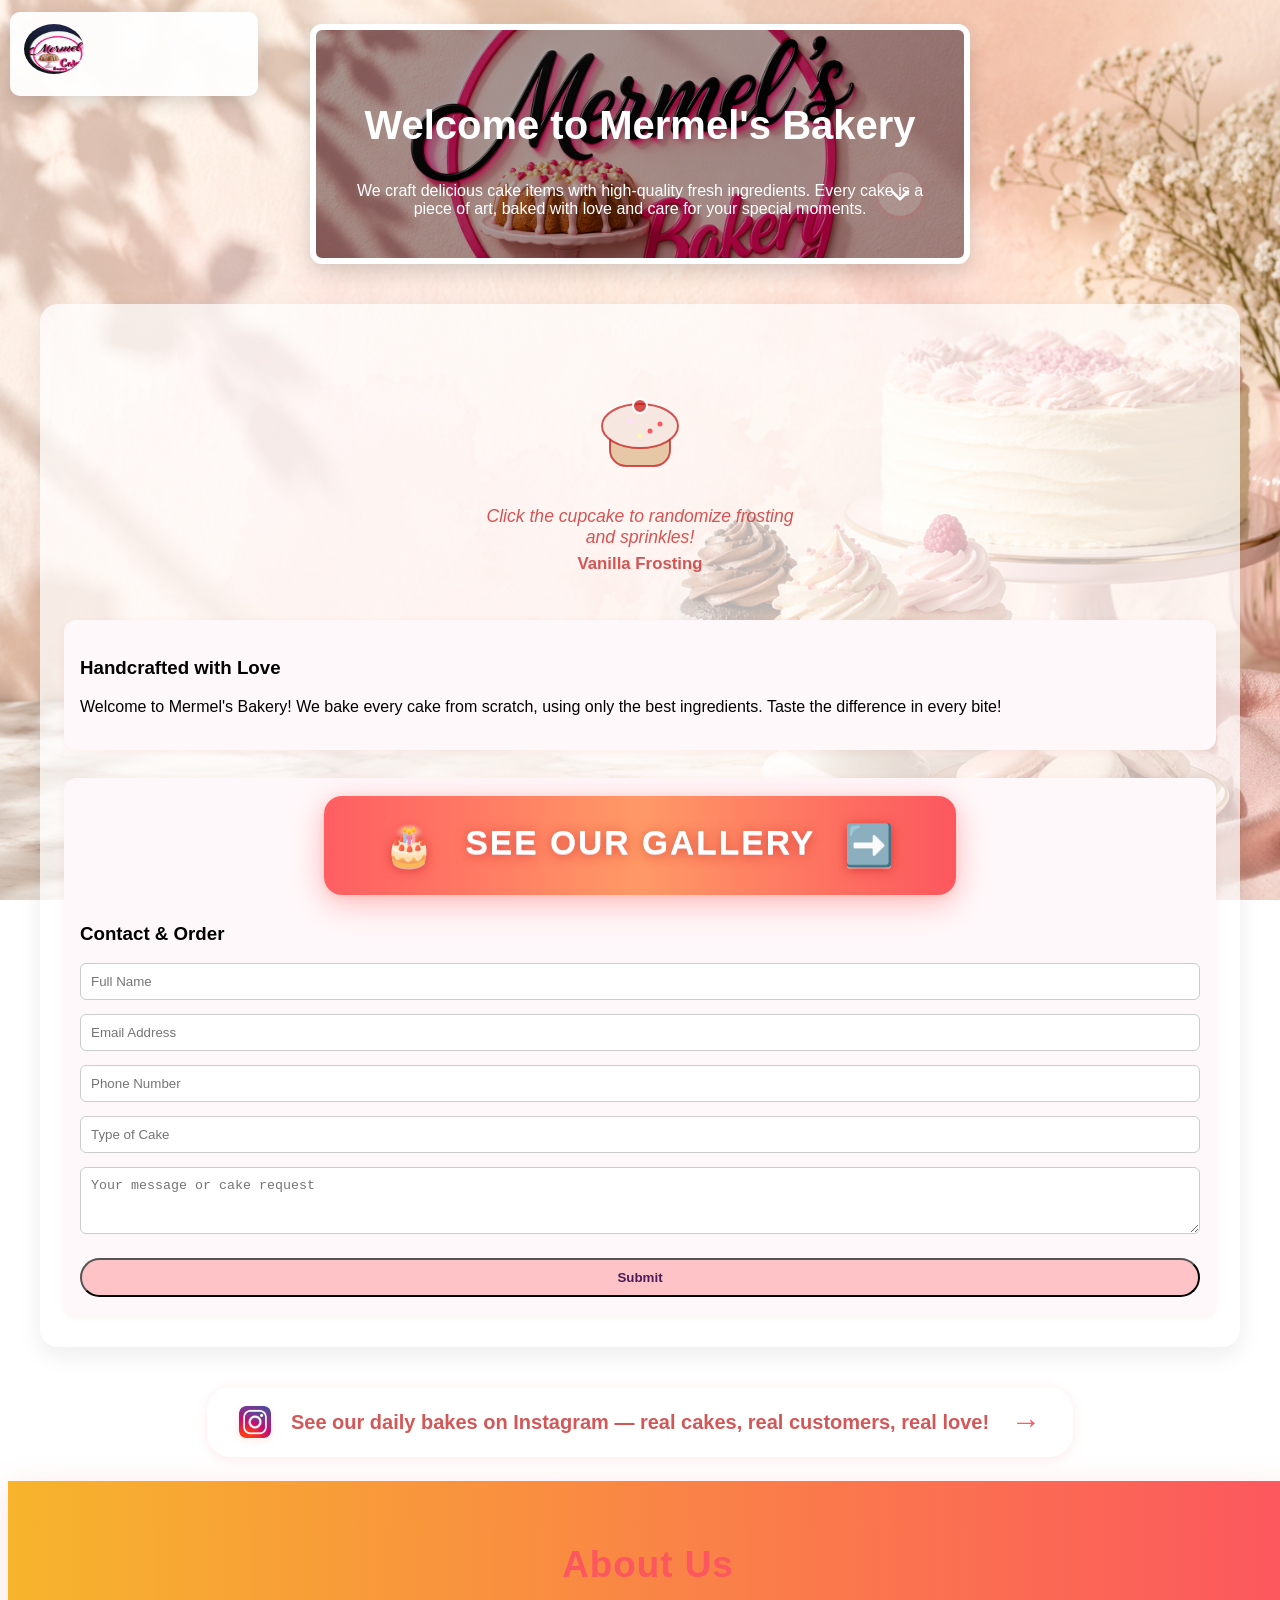
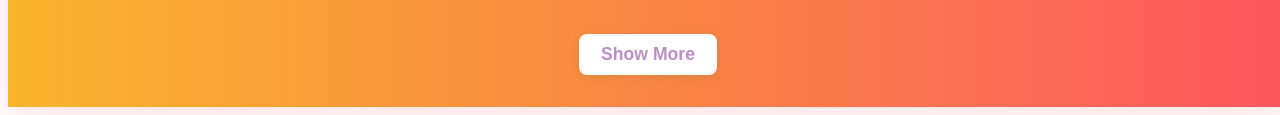
==== commit 115c76b3: "Save local updates before syncing" ====
--- a/index.html
+++ b/index.html
@@ -3,9 +3,7 @@
 <!DOCTYPE html>
 <html lang="en">
 <head>
-    <meta charset="UTF-8">
-    <meta name="viewport" content="width=device-width, initial-scale=1.0">
-    <title>Mermels Bakery</title>
+<meta name="google-site-verification" content="wcjL4Gb7AtNQQD92mtHsel4IBHxrS0DXT5wBkT8eIbg" />    <title>Mermels Bakery</title>
     <link rel="icon" type="image/png" href="merm.png">
     <link rel="stylesheet" href="style.css">
     <style>
